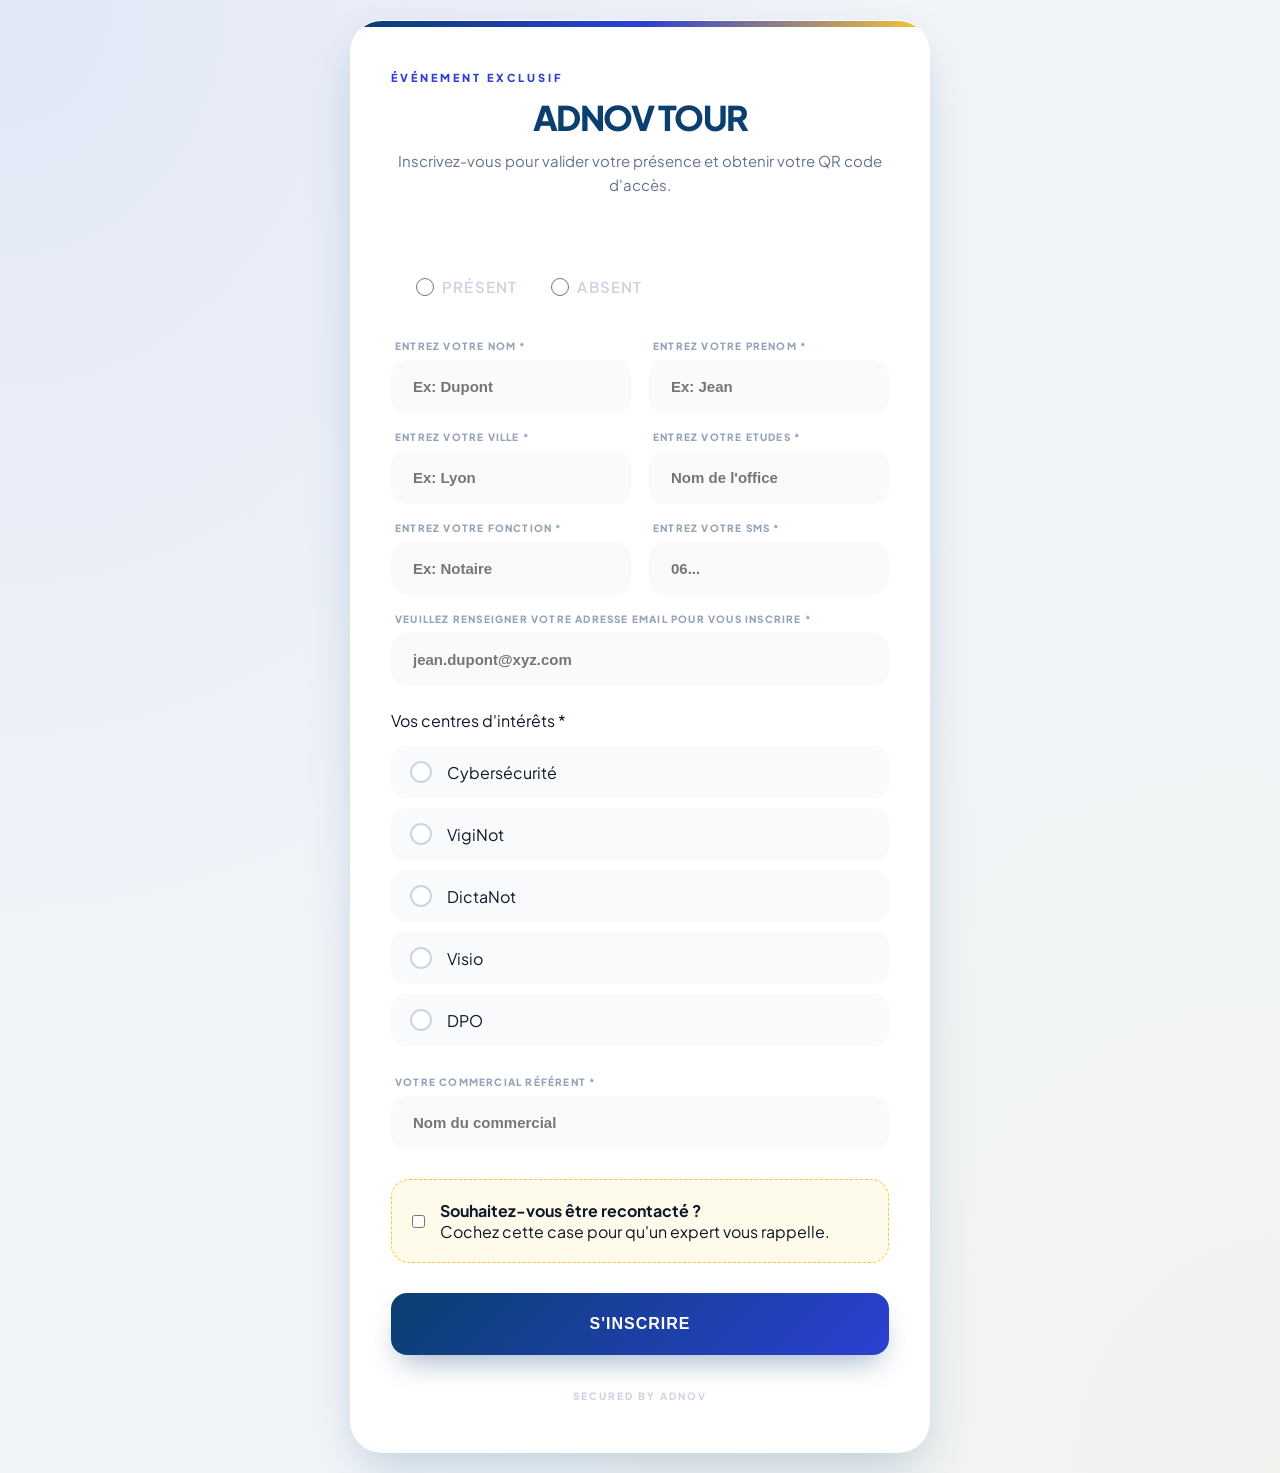
==== index.html @ 57508d82 "Update index.html" ====
<!DOCTYPE html>
<html lang="fr">
<head>
    <meta charset="UTF-8">
    <meta name="viewport" content="width=device-width, initial-scale=1.0, maximum-scale=1.0, user-scalable=no">
    <title>ADNOV TOUR | Inscription</title>
    
    <link href="https://fonts.googleapis.com/css2?family=Plus+Jakarta+Sans:wght@400;500;600;700;800&display=swap" rel="stylesheet">
    
    <link rel="stylesheet" href="style.css">
    <script src="script.js" defer></script> 
</head>
<body>

    <div class="card">
        <div id="form-state">
            <div class="brand-badge">Événement Exclusif</div>
            <h1 class="main-title">ADNOV TOUR</h1>
            <p class="subtitle">Inscrivez-vous pour valider votre présence et obtenir votre QR code d'accès.</p>

            <form id="form-inscription" onsubmit="event.preventDefault(); return false;">
                
                <div class="form-group full-width" style="margin-bottom: 20px; background: rgba(255,255,255,0.03); padding: 15px 20px; border-radius: 12px; border: 1px solid rgba(255,255,255,0.05);">
                    <label style="display: block; margin-bottom: 12px; font-weight: 700; color: white;">Seriez vous ? *</label>
                    <div style="display: flex; gap: 30px;">
                        <label style="display: flex; align-items: center; gap: 8px; cursor: pointer; color: #cbd5e1; font-size: 15px; font-weight: 600;">
                            <input type="radio" name="PRESENCE" value="Présent" required style="width: 18px; height: 18px; accent-color: var(--accent);">
                            Présent
                        </label>
                        <label style="display: flex; align-items: center; gap: 8px; cursor: pointer; color: #cbd5e1; font-size: 15px; font-weight: 600;">
                            <input type="radio" name="PRESENCE" value="Absent" required style="width: 18px; height: 18px; accent-color: var(--accent);">
                            Absent
                        </label>
                    </div>
                </div>

                <div class="form-grid">
                    <div class="form-group">
                        <label>Entrez votre NOM *</label>
                        <input type="text" id="nom" name="NOM" placeholder="Ex: Dupont" required>
                    </div>
                    <div class="form-group">
                        <label>Entrez votre PRENOM *</label>
                        <input type="text" id="prenom" name="PRENOM" placeholder="Ex: Jean" required>
                    </div>
                    
                    <div class="form-group">
                        <label>Entrez votre VILLE *</label>
                        <input type="text" id="ville" name="VILLE" placeholder="Ex: Lyon" required>
                    </div>
                    <div class="form-group">
                        <label>Entrez votre ETUDES *</label>
                        <input type="text" id="etudes" name="ETUDES" placeholder="Nom de l'office" required>
                    </div>

                    <div class="form-group">
                        <label>Entrez votre FONCTION *</label>
                        <input type="text" id="fonction" name="FONCTION" placeholder="Ex: Notaire" required>
                    </div>
                    <div class="form-group">
                        <label>Entrez votre SMS *</label>
                        <input type="tel" id="sms" name="SMS" placeholder="06..." required>
                    </div>

                    <div class="form-group full-width">
                        <label>Veuillez renseigner votre adresse email pour vous inscrire *</label>
                        <input type="email" id="email" name="EMAIL" placeholder="jean.dupont@xyz.com" required>
                    </div>
                </div>

                <div class="interests-container">
                    <label class="section-label">Vos centres d'intérêts *</label>
                    <div class="radio-grid">
                        <label class="radio-card">
                            <input type="radio" name="INTERETS" value="cybersécurité" required>
                            <div class="radio-tile">Cybersécurité</div>
                        </label>
                        <label class="radio-card">
                            <input type="radio" name="INTERETS" value="VigiNot">
                            <div class="radio-tile">VigiNot</div>
                        </label>
                        <label class="radio-card">
                            <input type="radio" name="INTERETS" value="DictaNot">
                            <div class="radio-tile">DictaNot</div>
                        </label>
                        <label class="radio-card">
                            <input type="radio" name="INTERETS" value="Visio">
                            <div class="radio-tile">Visio</div>
                        </label>
                        <label class="radio-card">
                            <input type="radio" name="INTERETS" value="DPO">
                            <div class="radio-tile">DPO</div>
                        </label>
                    </div>
                </div>

                <div class="form-group full-width" style="margin-top: 10px;">
                    <label>Votre commercial référent *</label>
                    <input type="text" id="commercial" name="COMMERCIAL_REFERENT" placeholder="Nom du commercial" required>
                </div>

                <div class="recontact-container">
                    <input type="checkbox" id="recontacter" name="A_RECONTACTER">
                    <div class="recontact-text">
                        <strong>Souhaitez-vous être recontacté ?</strong>
                        <p>Cochez cette case pour qu'un expert vous rappelle.</p>
                    </div>
                </div>
                
                <button type="submit" id="btn-submit" class="submit-button">S'INSCRIRE</button>
            </form>
        </div>

        <div id="success-state" style="display: none;">
            <div class="success-icon-wrapper">✨</div>
            <h2 class="success-title">C'est validé !</h2>
            <p class="subtitle" style="margin-top: 10px;">
                Votre inscription pour <strong>ADNOV TOUR</strong> est confirmée.<br>
                Surveillez votre boîte mail, votre badge vient de vous être envoyé.
            </p>
            
            <div class="attendee-summary">
                <div class="summary-label">Participant enregistré</div>
                <p id="summary-name"><strong>Prénom Nom</strong></p>
                <p id="summary-etude">Étude / Structure</p>
            </div>

            <button onclick="window.location.reload();" class="btn-retour">Faire une autre inscription</button>
        </div>

        <div class="footer">SECURED BY <strong>ADNOV</strong></div>
    </div>

</body>
</html>
---- style.css ----
/* ==========================================================================
   POLICES & VARIABLES (Charte ADNOV)
   ========================================================================== */
@import url('https://fonts.googleapis.com/css2?family=Plus+Jakarta+Sans:wght@400;500;600;700;800&display=swap');

:root {
    /* Couleurs ADNOV */
    --primary: #0a3f70;       /* Bleu Marine */
    --accent: #2b40d3;        /* Bleu Électrique */
    --warning: #fdc533;       /* Jaune Or */
    --success: #10b981;       /* Vert Émeraude */
    
    /* Couleurs de surface */
    --bg-body: #f1f5f9;
    --bg-card: #ffffff;
    --text-main: #0f172a;
    --text-muted: #64748b;
    
    /* Design System */
    --radius-lg: 32px;        
    --radius-md: 16px;
    --shadow-premium: 0 20px 50px -12px rgba(10, 63, 112, 0.25);
    --transition: all 0.4s cubic-bezier(0.23, 1, 0.32, 1);
}

/* ==========================================================================
   RESET & FOND DYNAMIQUE
   ========================================================================== */
* { box-sizing: border-box; margin: 0; padding: 0; }

body {
    font-family: 'Plus Jakarta Sans', sans-serif;
    background-color: var(--bg-body);
    color: var(--text-main);
    display: flex;
    justify-content: center;
    align-items: center;
    min-height: 100vh;
    padding: 20px;
    background-image: 
        radial-gradient(at 0% 0%, rgba(43, 64, 211, 0.08) 0px, transparent 50%),
        radial-gradient(at 100% 100%, rgba(253, 197, 51, 0.05) 0px, transparent 50%);
    -webkit-font-smoothing: antialiased;
}

/* ==========================================================================
   CARTE PRINCIPALE
   ========================================================================== */
.card {
    background: var(--bg-card);
    width: 100%;
    max-width: 580px;
    border-radius: var(--radius-lg);
    padding: 50px 40px;
    box-shadow: var(--shadow-premium);
    border: 1px solid rgba(255, 255, 255, 0.7);
    position: relative;
    overflow: hidden;
    animation: cardEntry 0.8s ease-out;
}

@keyframes cardEntry {
    from { opacity: 0; transform: translateY(30px) scale(0.98); }
    to { opacity: 1; transform: translateY(0) scale(1); }
}

.card::after {
    content: '';
    position: absolute;
    top: 0; left: 0; right: 0;
    height: 6px;
    background: linear-gradient(90deg, var(--primary), var(--accent), var(--warning));
}

.brand-badge {
    font-size: 11px;
    font-weight: 800;
    color: var(--accent);
    letter-spacing: 3px;
    text-transform: uppercase;
    margin-bottom: 12px;
    display: block;
}

.main-title {
    font-size: 34px;
    font-weight: 800;
    color: var(--primary);
    letter-spacing: -1.5px;
    margin-bottom: 10px;
    text-align: center;
}

.subtitle {
    font-size: 15px;
    color: var(--text-muted);
    line-height: 1.6;
    margin-bottom: 40px;
    text-align: center;
}

/* ==========================================================================
   CHAMPS DE SAISIE
   ========================================================================== */
.form-grid {
    display: grid;
    grid-template-columns: 1fr 1fr;
    gap: 18px;
    margin-bottom: 24px;
}

.full-width { grid-column: span 2; }

.form-group label {
    font-size: 10px;
    font-weight: 800;
    color: #94a3b8;
    text-transform: uppercase;
    letter-spacing: 1.2px;
    margin-bottom: 8px;
    margin-left: 4px;
    display: block;
}

.form-group input {
    width: 100%;
    padding: 16px 20px;
    border: 2px solid transparent;
    border-radius: var(--radius-md);
    font-size: 15px;
    font-weight: 600;
    background-color: #f8fafc;
    color: var(--text-main);
    transition: var(--transition);
}

.form-group input:focus {
    outline: none;
    background-color: #ffffff;
    border-color: var(--accent);
    box-shadow: 0 10px 20px -10px rgba(43, 64, 211, 0.2);
    transform: translateY(-2px);
}

/* ==========================================================================
   BOUTONS RADIO
   ========================================================================== */
.interests-container { margin-bottom: 30px; text-align: left; }

.radio-grid {
    display: flex;
    flex-direction: column;
    gap: 10px;
    margin-top: 15px;
}

.radio-card {
    display: flex;
    align-items: center;
    padding: 14px 18px;
    background: #f8fafc;
    border-radius: 14px;
    cursor: pointer;
    transition: var(--transition);
    border: 1px solid transparent;
}

.radio-card:hover { background: #f1f5f9; transform: translateX(5px); }

.radio-card input[type="radio"] {
    appearance: none;
    width: 22px; height: 22px;
    border: 2px solid #cbd5e1;
    border-radius: 50%;
    margin-right: 15px;
    display: grid; place-content: center;
    transition: var(--transition);
    background: white;
}

.radio-card input[type="radio"]::before {
    content: "";
    width: 10px; height: 10px;
    border-radius: 50%;
    transform: scale(0);
    transition: 0.2s transform ease-in-out;
    background-color: white;
}

.radio-card input:checked {
    background-color: var(--accent);
    border-color: var(--accent);
}

.radio-card input:checked::before { transform: scale(1); }

/* ==========================================================================
   ÉCRAN DE SUCCÈS PREMIUM
   ========================================================================== */
#success-state {
    text-align: center;
    display: none; /* Masqué par défaut */
}

/* Animation Checkmark */
.success-icon-wrapper {
    width: 80px;
    height: 80px;
    margin: 0 auto 24px;
    background: rgba(16, 185, 129, 0.1);
    border-radius: 50%;
    display: flex;
    align-items: center;
    justify-content: center;
    font-size: 40px;
    color: var(--success);
}

.attendee-summary {
    background: #f8fafc;
    border: 1px solid #e2e8f0;
    border-radius: var(--radius-md);
    padding: 24px;
    margin: 32px 0;
}

#summary-name {
    font-size: 20px;
    font-weight: 700;
    color: var(--primary);
    margin-bottom: 4px;
}

#summary-etude {
    font-size: 15px;
    color: var(--text-muted);
}

.btn-retour {
    background: transparent;
    color: var(--text-muted);
    border: 2px solid #e2e8f0;
    padding: 14px 28px;
    border-radius: 12px;
    font-weight: 700;
    cursor: pointer;
    transition: var(--transition);
    font-family: inherit;
}

.btn-retour:hover {
    background: #f1f5f9;
    border-color: var(--accent);
    color: var(--accent);
}

/* ==========================================================================
   BOUTON PRINCIPAL & FOOTER
   ========================================================================== */
.submit-button {
    width: 100%;
    background: linear-gradient(135deg, var(--primary) 0%, var(--accent) 100%);
    color: white;
    border: none;
    padding: 22px;
    border-radius: var(--radius-md);
    font-size: 16px;
    font-weight: 800;
    letter-spacing: 1px;
    cursor: pointer;
    transition: var(--transition);
    box-shadow: 0 15px 30px -10px rgba(10, 63, 112, 0.4);
}

.submit-button:hover {
    transform: translateY(-5px) scale(1.02);
    box-shadow: 0 20px 40px -10px rgba(43, 64, 211, 0.5);
    filter: brightness(1.1);
}

.recontact-container {
    display: flex;
    align-items: center;
    gap: 15px;
    padding: 20px;
    background: #fffbea;
    border: 1px dashed var(--warning);
    border-radius: 18px;
    margin: 30px 0;
    cursor: pointer;
    text-align: left;
}

.footer {
    margin-top: 35px;
    font-size: 10px;
    font-weight: 800;
    color: #cbd5e1;
    letter-spacing: 2px;
    text-align: center;
    text-transform: uppercase;
}

/* ==========================================================================
   MODES RESPONSIVES (Mobile & Tablette)
   ========================================================================== */
@media (max-width: 600px) {
    body { padding: 10px; }
    .card { padding: 35px 20px; border-radius: 24px; }
    .main-title { font-size: 26px; }
    .form-grid { grid-template-columns: 1fr; gap: 14px; }
    .full-width { grid-column: span 1; }
    .submit-button { padding: 18px; font-size: 15px; }
}
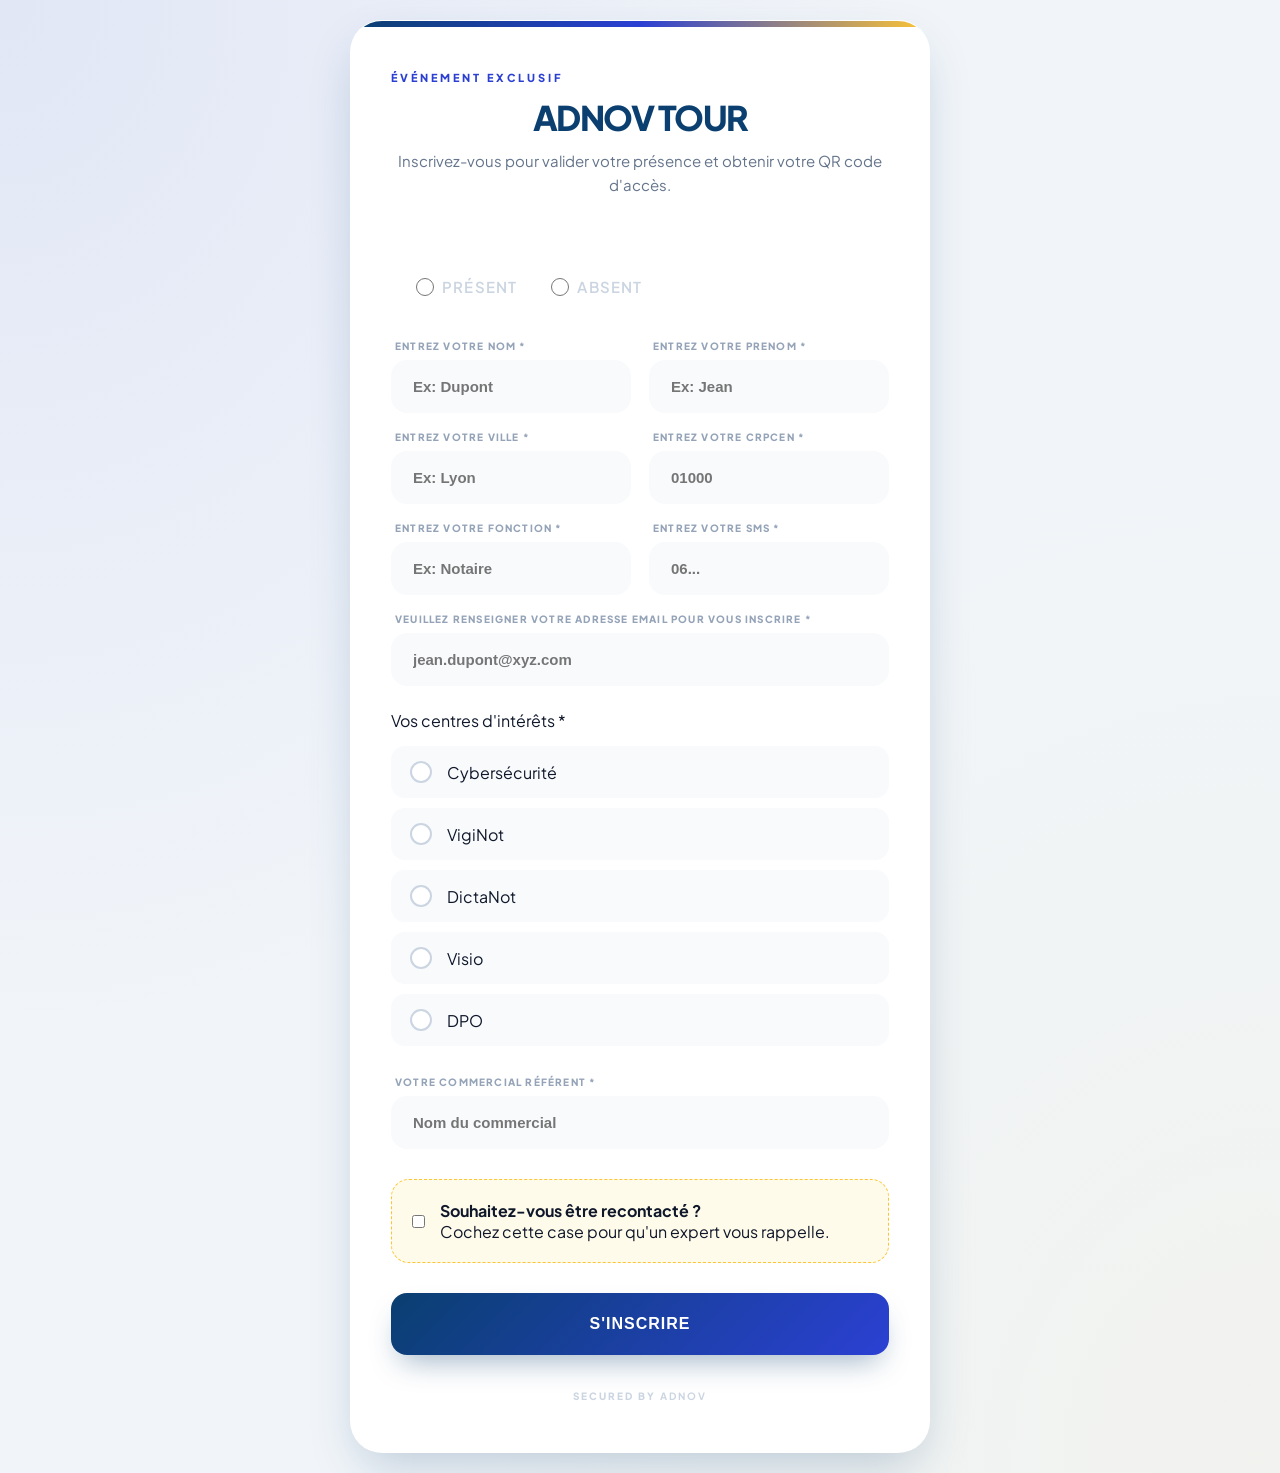
==== commit 38188051: "Update index.html" ====
--- a/index.html
+++ b/index.html
@@ -49,8 +49,8 @@
                         <input type="text" id="ville" name="VILLE" placeholder="Ex: Lyon" required>
                     </div>
                     <div class="form-group">
-                        <label>Entrez votre ETUDES *</label>
-                        <input type="text" id="etudes" name="ETUDES" placeholder="Nom de l'office" required>
+                        <label>Entrez votre CRPCEN *</label>
+                        <input type="text" id="etudes" name="ETUDES" placeholder="01000" required>
                     </div>
 
                     <div class="form-group">
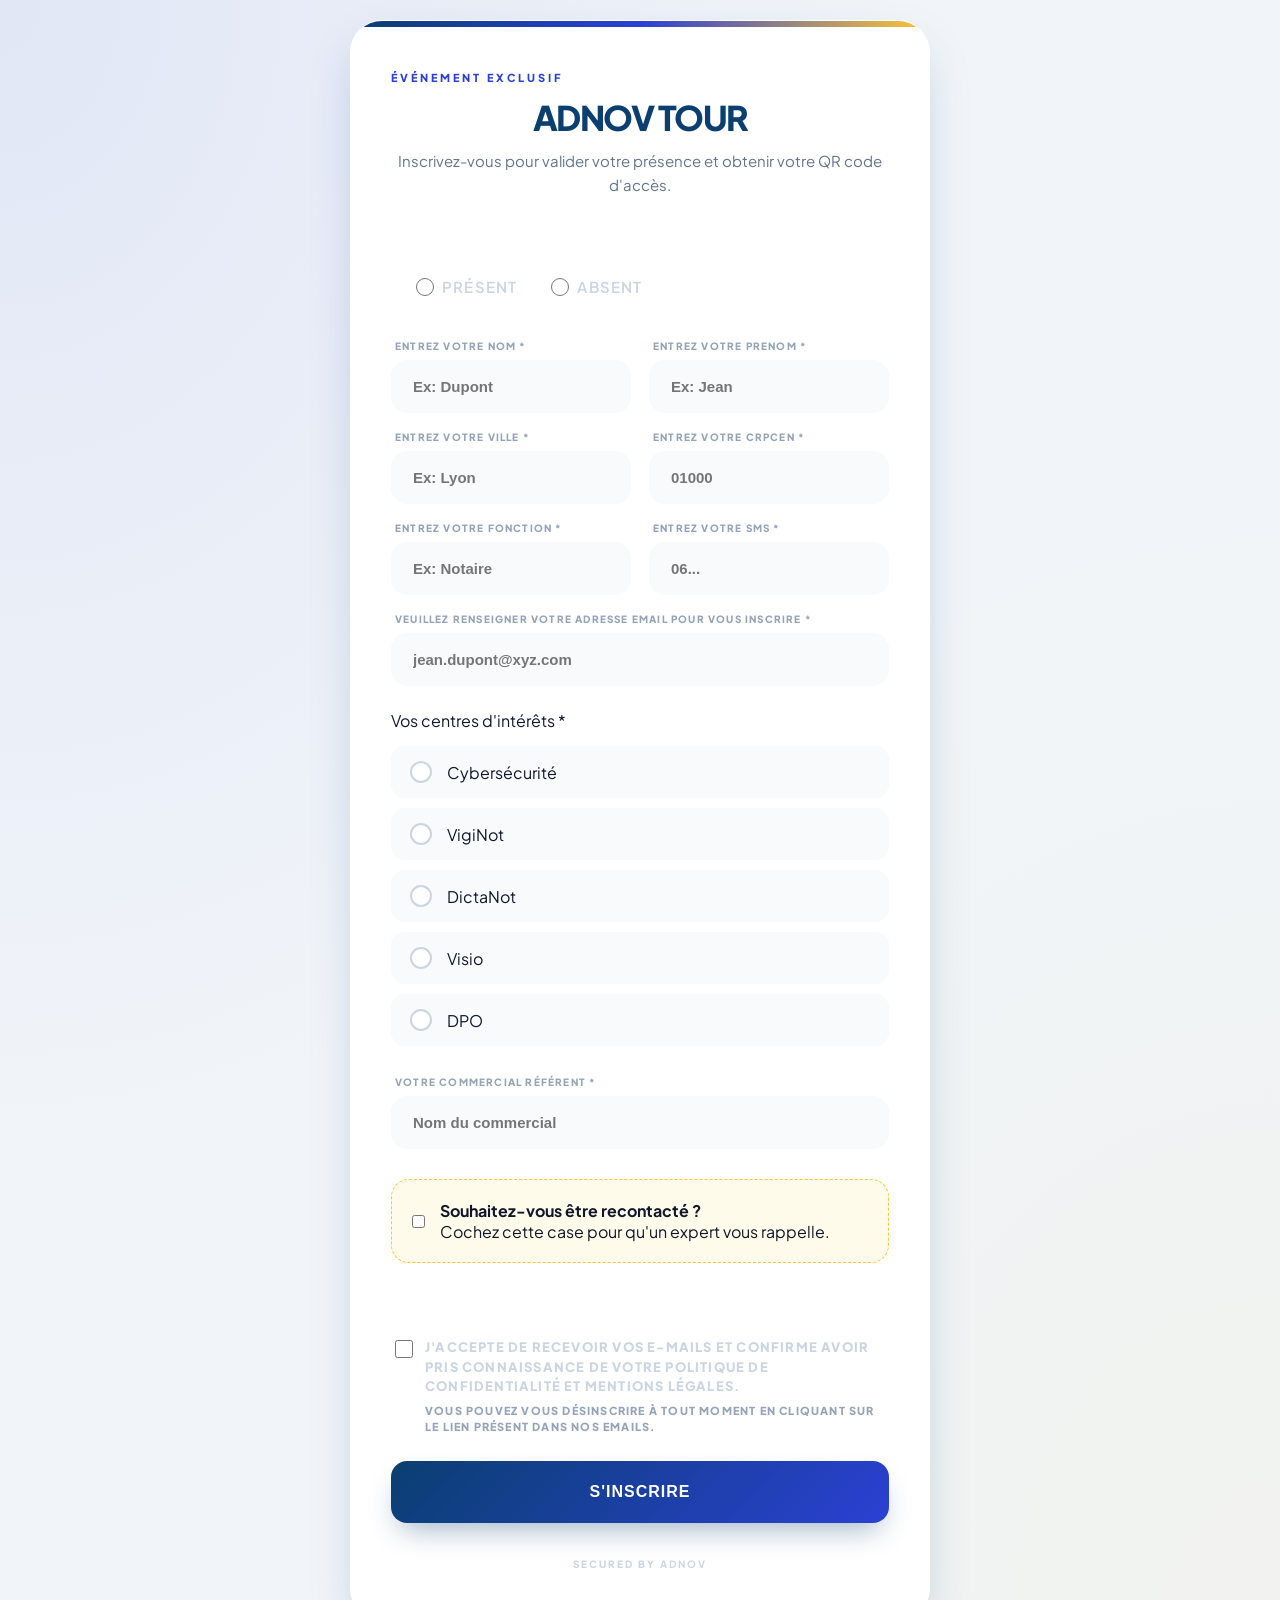
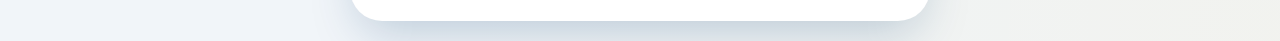
==== commit 8e89b368: "Update index.html" ====
--- a/index.html
+++ b/index.html
@@ -107,6 +107,17 @@
                     </div>
                 </div>
                 
+                <div class="form-group full-width" style="margin-top: 20px; margin-bottom: 25px; padding-top: 20px; border-top: 1px solid rgba(255,255,255,0.1);">
+                    <label style="display: block; margin-bottom: 12px; font-weight: 700; color: white;">Consentement RGPD*</label>
+                    <label style="display: flex; align-items: flex-start; gap: 12px; cursor: pointer;">
+                        <input type="checkbox" id="optin" name="OPTIN" required style="width: 18px; height: 18px; accent-color: var(--accent); margin-top: 2px; flex-shrink: 0;">
+                        <div style="font-size: 13px; color: #cbd5e1; line-height: 1.5;">
+                            J'accepte de recevoir vos e-mails et confirme avoir pris connaissance de votre politique de confidentialité et mentions légales.
+                            <span style="display: block; font-size: 11px; color: #94a3b8; margin-top: 6px;">Vous pouvez vous désinscrire à tout moment en cliquant sur le lien présent dans nos emails.</span>
+                        </div>
+                    </label>
+                </div>
+
                 <button type="submit" id="btn-submit" class="submit-button">S'INSCRIRE</button>
             </form>
         </div>
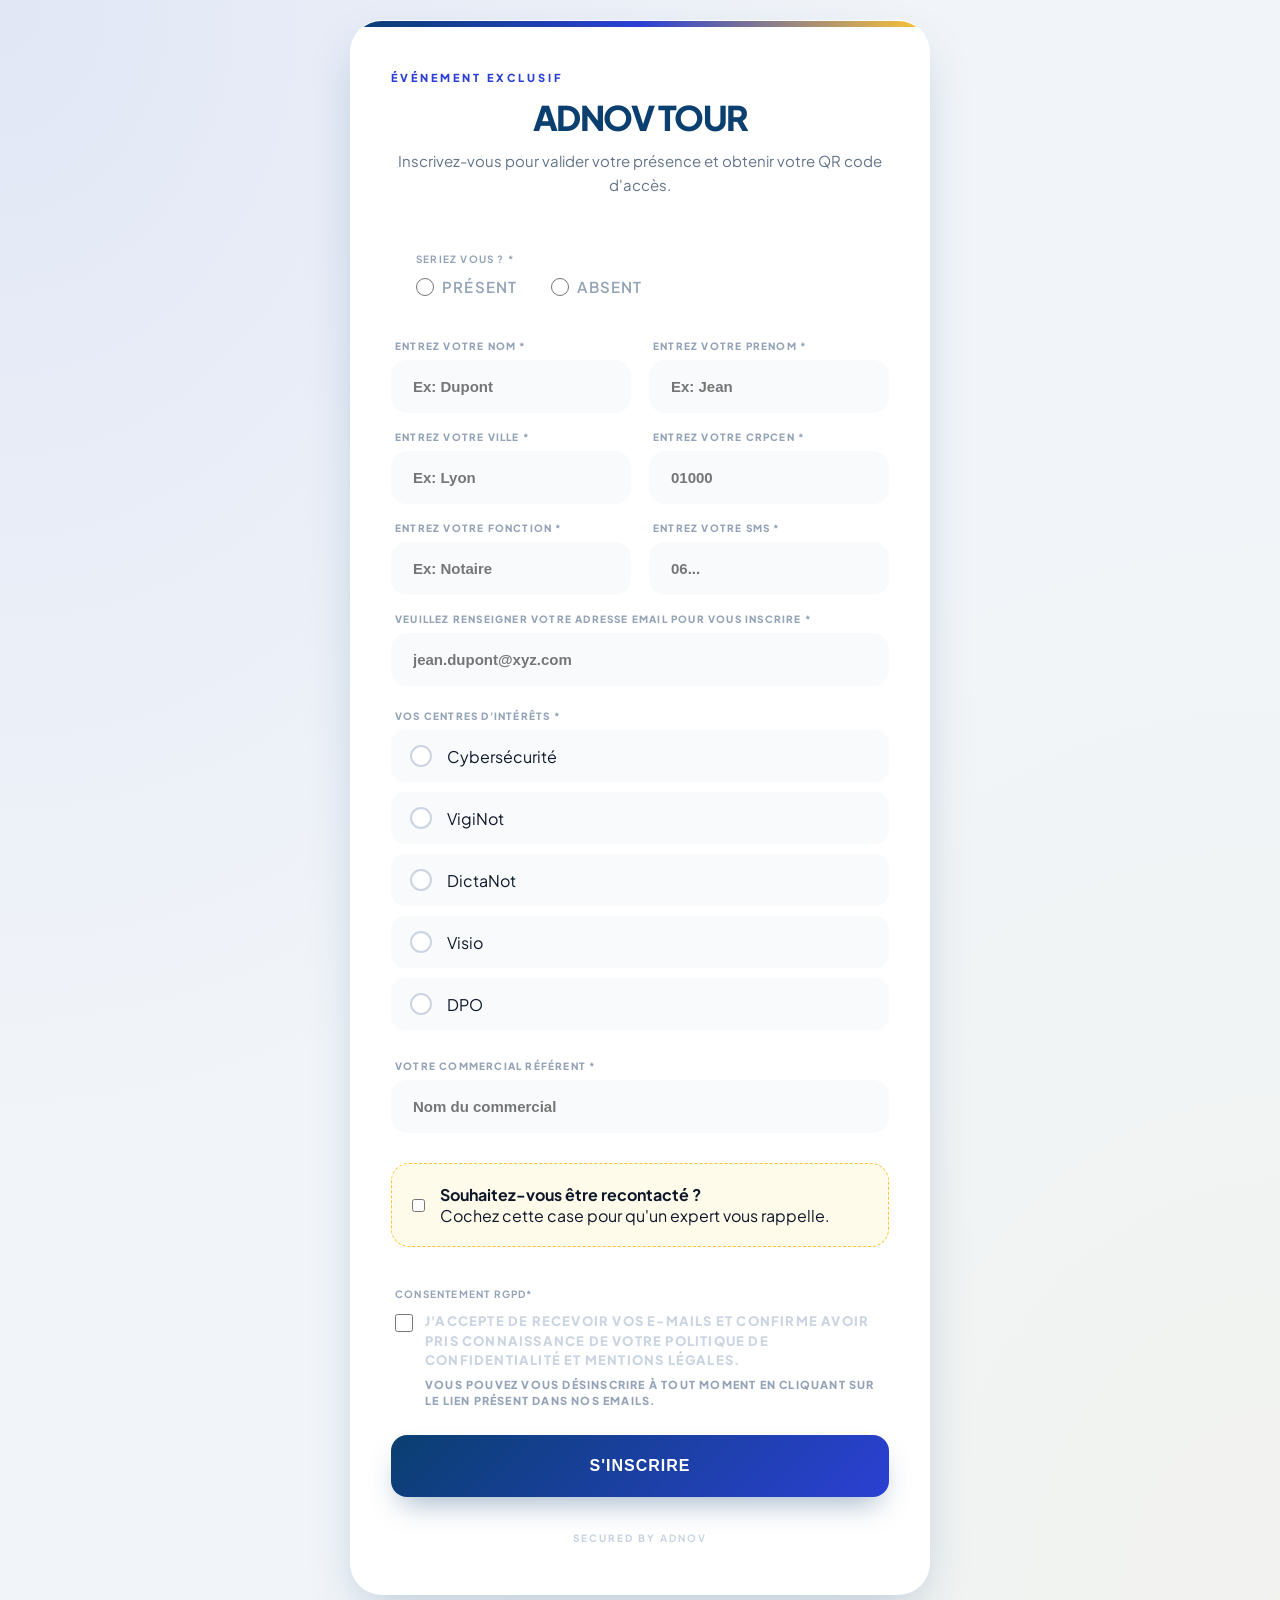
==== commit 0e3c5da0: "Update index.html" ====
--- a/index.html
+++ b/index.html
@@ -139,6 +139,21 @@
             <button onclick="window.location.reload();" class="btn-retour">Faire une autre inscription</button>
         </div>
 
+        <div id="absent-state" style="display: none; text-align: center;">
+            <div class="success-icon-wrapper" style="background: rgba(253, 197, 51, 0.1); color: var(--warning);">📅</div>
+            <h2 class="success-title">C'est noté !</h2>
+            <p class="subtitle" style="margin-top: 10px;">
+                Nous avons bien enregistré votre indisponibilité pour l'événement <strong>ADNOV TOUR</strong>.
+            </p>
+            
+            <div class="attendee-summary">
+                <div class="summary-label">Statut enregistré</div>
+                <p id="absent-name"><strong>Prénom Nom</strong></p>
+            </div>
+
+            <button onclick="window.location.reload();" class="btn-retour">Faire une autre inscription</button>
+        </div>
+
         <div class="footer">SECURED BY <strong>ADNOV</strong></div>
     </div>
 
--- a/style.css
+++ b/style.css
@@ -1,6 +1,6 @@
 /* ==========================================================================
-   POLICES & VARIABLES (Charte ADNOV)
-   ========================================================================== */
+    POLICES & VARIABLES (Charte ADNOV)
+    ========================================================================== */
 @import url('https://fonts.googleapis.com/css2?family=Plus+Jakarta+Sans:wght@400;500;600;700;800&display=swap');
 
 :root {
@@ -24,8 +24,8 @@
 }
 
 /* ==========================================================================
-   RESET & FOND DYNAMIQUE
-   ========================================================================== */
+    RESET & FOND DYNAMIQUE
+    ========================================================================== */
 * { box-sizing: border-box; margin: 0; padding: 0; }
 
 body {
@@ -44,8 +44,8 @@
 }
 
 /* ==========================================================================
-   CARTE PRINCIPALE
-   ========================================================================== */
+    CARTE PRINCIPALE
+    ========================================================================== */
 .card {
     background: var(--bg-card);
     width: 100%;
@@ -100,8 +100,8 @@
 }
 
 /* ==========================================================================
-   CHAMPS DE SAISIE
-   ========================================================================== */
+    CHAMPS DE SAISIE CLASSIQUES
+    ========================================================================== */
 .form-grid {
     display: grid;
     grid-template-columns: 1fr 1fr;
@@ -111,10 +111,12 @@
 
 .full-width { grid-column: span 2; }
 
-.form-group label {
+/* TITRES DES CHAMPS (Uniformisés pour tout le formulaire) */
+.form-group label,
+.section-label {
     font-size: 10px;
     font-weight: 800;
-    color: #94a3b8;
+    color: #94a3b8 !important; /* Force la couleur grise pour annuler tes anciens codes blancs */
     text-transform: uppercase;
     letter-spacing: 1.2px;
     margin-bottom: 8px;
@@ -143,15 +145,138 @@
 }
 
 /* ==========================================================================
-   BOUTONS RADIO
-   ========================================================================== */
+    NOUVEAUX BLOCS : PRÉSENCE & OPT-IN (Design unifié)
+    ========================================================================== */
+.presence-container {
+    margin-bottom: 25px;
+    text-align: left;
+}
+
+.presence-options {
+    display: flex;
+    gap: 15px;
+}
+
+/* Les boutons de présence reprennent le look des "Centres d'intérêts" */
+.presence-options label {
+    display: flex;
+    align-items: center;
+    flex: 1; /* Prend la moitié de la largeur chacun */
+    padding: 14px 18px;
+    background: #f8fafc;
+    border-radius: 14px;
+    font-size: 15px;
+    font-weight: 600;
+    color: var(--text-main);
+    cursor: pointer;
+    transition: var(--transition);
+    border: 1px solid transparent;
+}
+
+.presence-options label:hover { 
+    background: #f1f5f9; 
+    transform: translateY(-2px); 
+}
+
+.presence-options input[type="radio"] {
+    appearance: none;
+    width: 22px; height: 22px;
+    border: 2px solid #cbd5e1;
+    border-radius: 50%;
+    background: white;
+    margin-right: 12px;
+    transition: var(--transition);
+    display: grid;
+    place-content: center;
+    cursor: pointer;
+}
+
+.presence-options input[type="radio"]::before {
+    content: "";
+    width: 10px; height: 10px;
+    border-radius: 50%;
+    transform: scale(0);
+    transition: 0.2s transform ease-in-out;
+    background-color: white;
+}
+
+.presence-options input[type="radio"]:checked {
+    background-color: var(--accent);
+    border-color: var(--accent);
+}
+
+.presence-options input[type="radio"]:checked::before { transform: scale(1); }
+
+
+/* Block Opt-in */
+.optin-container {
+    display: flex;
+    flex-direction: column;
+    margin: 25px 0;
+    padding-top: 25px;
+    border-top: 1px solid #e2e8f0;
+    text-align: left;
+}
+
+.optin-wrapper {
+    display: flex;
+    align-items: flex-start;
+    gap: 14px;
+}
+
+.optin-container input[type="checkbox"] {
+    appearance: none;
+    width: 22px; height: 22px;
+    border: 2px solid #cbd5e1;
+    border-radius: 6px;
+    background: white;
+    margin-top: 2px;
+    flex-shrink: 0;
+    cursor: pointer;
+    transition: var(--transition);
+    display: grid;
+    place-content: center;
+}
+
+.optin-container input[type="checkbox"]::before {
+    content: "✓";
+    color: white;
+    font-size: 14px;
+    font-weight: bold;
+    transform: scale(0);
+    transition: 0.2s transform ease-in-out;
+}
+
+.optin-container input[type="checkbox"]:checked {
+    background-color: var(--accent);
+    border-color: var(--accent);
+}
+
+.optin-container input[type="checkbox"]:checked::before { transform: scale(1); }
+
+.optin-text {
+    font-size: 13px;
+    color: var(--text-main);
+    line-height: 1.5;
+    cursor: pointer;
+}
+
+.optin-subtext {
+    display: block;
+    font-size: 11px;
+    color: var(--text-muted);
+    margin-top: 6px;
+}
+
+/* ==========================================================================
+    BOUTONS RADIO (Intérêts)
+    ========================================================================== */
 .interests-container { margin-bottom: 30px; text-align: left; }
 
 .radio-grid {
     display: flex;
     flex-direction: column;
     gap: 10px;
-    margin-top: 15px;
 }
 
 .radio-card {
@@ -195,80 +320,43 @@
 .radio-card input:checked::before { transform: scale(1); }
 
 /* ==========================================================================
-   ÉCRAN DE SUCCÈS PREMIUM
-   ========================================================================== */
-#success-state {
-    text-align: center;
-    display: none; /* Masqué par défaut */
-}
-
-/* Animation Checkmark */
+    ÉCRAN DE SUCCÈS PREMIUM
+    ========================================================================== */
+#success-state { text-align: center; display: none; }
+
 .success-icon-wrapper {
-    width: 80px;
-    height: 80px;
-    margin: 0 auto 24px;
-    background: rgba(16, 185, 129, 0.1);
-    border-radius: 50%;
-    display: flex;
-    align-items: center;
-    justify-content: center;
-    font-size: 40px;
-    color: var(--success);
+    width: 80px; height: 80px; margin: 0 auto 24px;
+    background: rgba(16, 185, 129, 0.1); border-radius: 50%;
+    display: flex; align-items: center; justify-content: center;
+    font-size: 40px; color: var(--success);
 }
 
 .attendee-summary {
-    background: #f8fafc;
-    border: 1px solid #e2e8f0;
-    border-radius: var(--radius-md);
-    padding: 24px;
-    margin: 32px 0;
-}
-
-#summary-name {
-    font-size: 20px;
-    font-weight: 700;
-    color: var(--primary);
-    margin-bottom: 4px;
-}
-
-#summary-etude {
-    font-size: 15px;
-    color: var(--text-muted);
-}
+    background: #f8fafc; border: 1px solid #e2e8f0;
+    border-radius: var(--radius-md); padding: 24px; margin: 32px 0;
+}
+
+#summary-name { font-size: 20px; font-weight: 700; color: var(--primary); margin-bottom: 4px; }
+#summary-etude { font-size: 15px; color: var(--text-muted); }
 
 .btn-retour {
-    background: transparent;
-    color: var(--text-muted);
-    border: 2px solid #e2e8f0;
-    padding: 14px 28px;
-    border-radius: 12px;
-    font-weight: 700;
-    cursor: pointer;
-    transition: var(--transition);
-    font-family: inherit;
-}
-
-.btn-retour:hover {
-    background: #f1f5f9;
-    border-color: var(--accent);
-    color: var(--accent);
-}
-
-/* ==========================================================================
-   BOUTON PRINCIPAL & FOOTER
-   ========================================================================== */
+    background: transparent; color: var(--text-muted);
+    border: 2px solid #e2e8f0; padding: 14px 28px;
+    border-radius: 12px; font-weight: 700; cursor: pointer;
+    transition: var(--transition); font-family: inherit;
+}
+
+.btn-retour:hover { background: #f1f5f9; border-color: var(--accent); color: var(--accent); }
+
+/* ==========================================================================
+    BOUTON PRINCIPAL & FOOTER
+    ========================================================================== */
 .submit-button {
     width: 100%;
     background: linear-gradient(135deg, var(--primary) 0%, var(--accent) 100%);
-    color: white;
-    border: none;
-    padding: 22px;
-    border-radius: var(--radius-md);
-    font-size: 16px;
-    font-weight: 800;
-    letter-spacing: 1px;
-    cursor: pointer;
-    transition: var(--transition);
+    color: white; border: none; padding: 22px;
+    border-radius: var(--radius-md); font-size: 16px; font-weight: 800;
+    letter-spacing: 1px; cursor: pointer; transition: var(--transition);
     box-shadow: 0 15px 30px -10px rgba(10, 63, 112, 0.4);
 }
 
@@ -279,31 +367,20 @@
 }
 
 .recontact-container {
-    display: flex;
-    align-items: center;
-    gap: 15px;
-    padding: 20px;
-    background: #fffbea;
-    border: 1px dashed var(--warning);
-    border-radius: 18px;
-    margin: 30px 0;
-    cursor: pointer;
-    text-align: left;
+    display: flex; align-items: center; gap: 15px;
+    padding: 20px; background: #fffbea;
+    border: 1px dashed var(--warning); border-radius: 18px;
+    margin: 30px 0 0 0; cursor: pointer; text-align: left;
 }
 
 .footer {
-    margin-top: 35px;
-    font-size: 10px;
-    font-weight: 800;
-    color: #cbd5e1;
-    letter-spacing: 2px;
-    text-align: center;
-    text-transform: uppercase;
-}
-
-/* ==========================================================================
-   MODES RESPONSIVES (Mobile & Tablette)
-   ========================================================================== */
+    margin-top: 35px; font-size: 10px; font-weight: 800;
+    color: #cbd5e1; letter-spacing: 2px; text-align: center; text-transform: uppercase;
+}
+
+/* ==========================================================================
+    MODES RESPONSIVES (Mobile & Tablette)
+    ========================================================================== */
 @media (max-width: 600px) {
     body { padding: 10px; }
     .card { padding: 35px 20px; border-radius: 24px; }
@@ -311,4 +388,5 @@
     .form-grid { grid-template-columns: 1fr; gap: 14px; }
     .full-width { grid-column: span 1; }
     .submit-button { padding: 18px; font-size: 15px; }
-}+    .presence-options { flex-direction: column; gap: 10px; }
+}
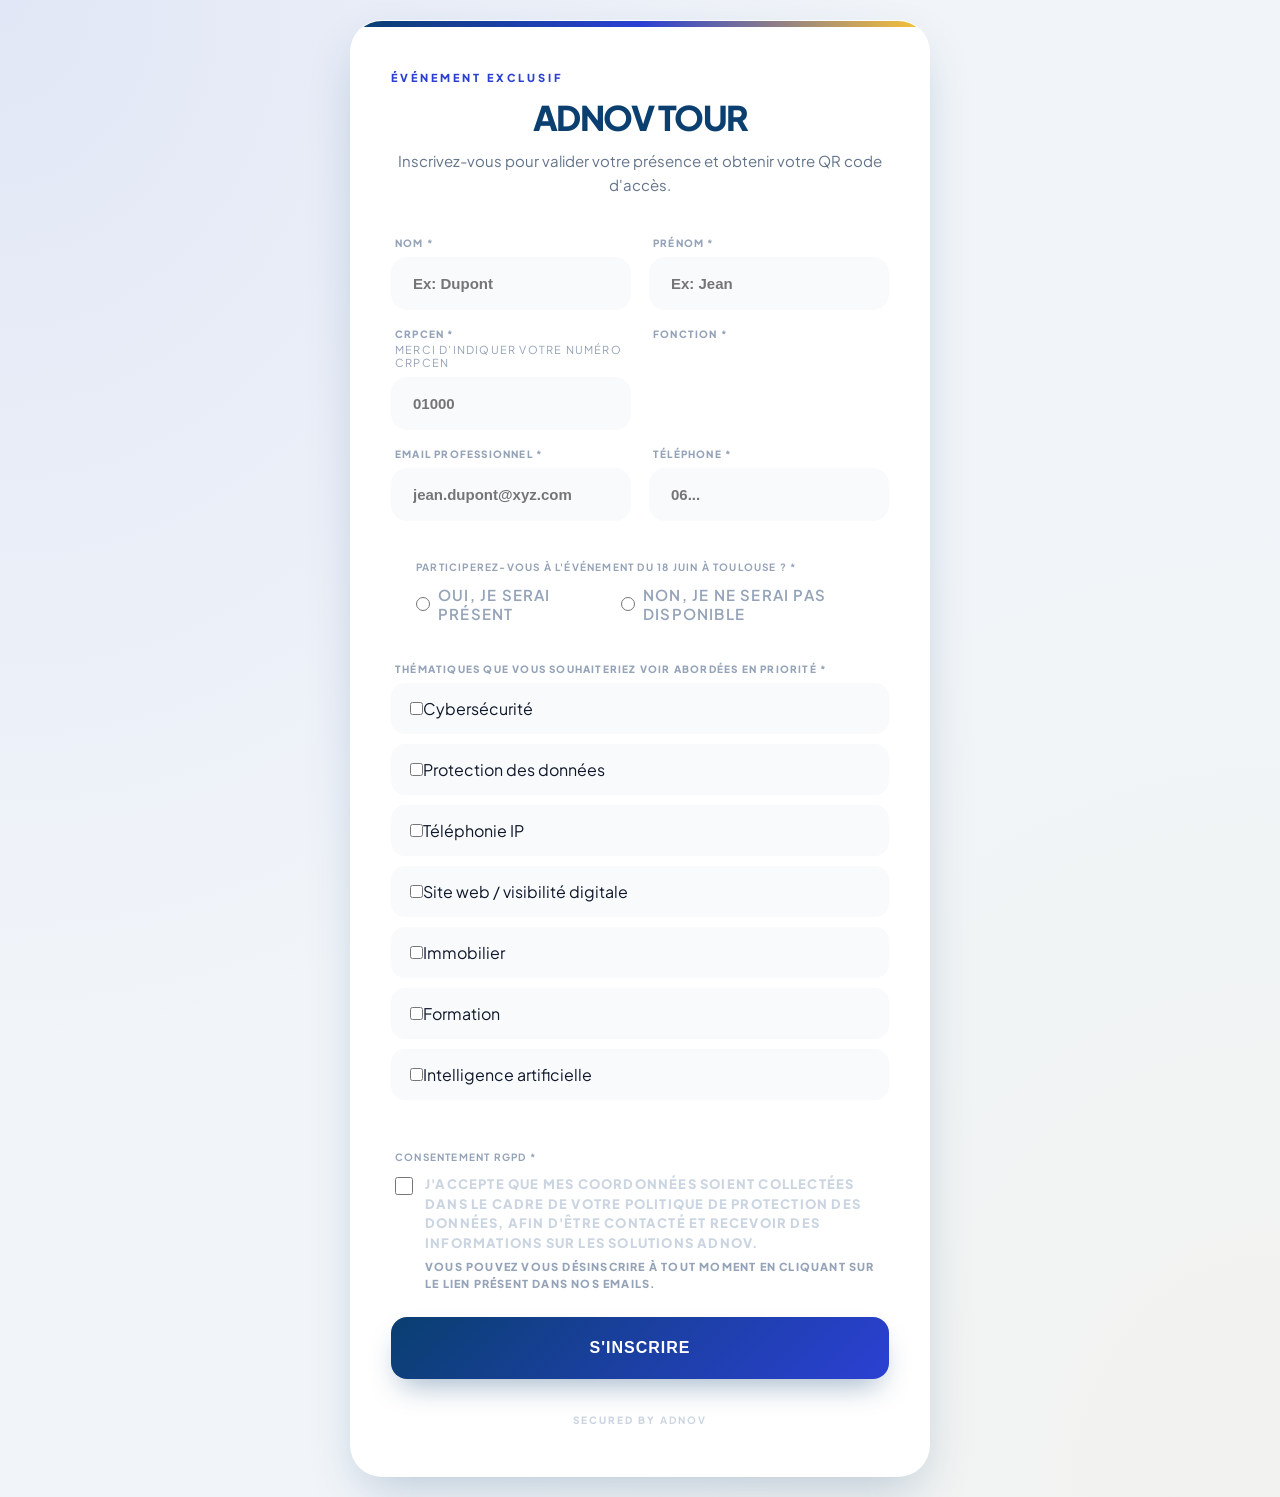
==== commit 6ec9e867: "Update index.html" ====
--- a/index.html
+++ b/index.html
@@ -19,101 +19,127 @@
             <p class="subtitle">Inscrivez-vous pour valider votre présence et obtenir votre QR code d'accès.</p>
 
             <form id="form-inscription" onsubmit="event.preventDefault(); return false;">
-                
-                <div class="form-group full-width" style="margin-bottom: 20px; background: rgba(255,255,255,0.03); padding: 15px 20px; border-radius: 12px; border: 1px solid rgba(255,255,255,0.05);">
-                    <label style="display: block; margin-bottom: 12px; font-weight: 700; color: white;">Seriez vous ? *</label>
-                    <div style="display: flex; gap: 30px;">
-                        <label style="display: flex; align-items: center; gap: 8px; cursor: pointer; color: #cbd5e1; font-size: 15px; font-weight: 600;">
-                            <input type="radio" name="PRESENCE" value="Présent" required style="width: 18px; height: 18px; accent-color: var(--accent);">
-                            Présent
-                        </label>
-                        <label style="display: flex; align-items: center; gap: 8px; cursor: pointer; color: #cbd5e1; font-size: 15px; font-weight: 600;">
-                            <input type="radio" name="PRESENCE" value="Absent" required style="width: 18px; height: 18px; accent-color: var(--accent);">
-                            Absent
-                        </label>
-                    </div>
-                </div>
-
+
+                <!-- ── 1-6 : Informations personnelles ── -->
                 <div class="form-grid">
                     <div class="form-group">
-                        <label>Entrez votre NOM *</label>
+                        <label>Nom *</label>
                         <input type="text" id="nom" name="NOM" placeholder="Ex: Dupont" required>
                     </div>
                     <div class="form-group">
-                        <label>Entrez votre PRENOM *</label>
+                        <label>Prénom *</label>
                         <input type="text" id="prenom" name="PRENOM" placeholder="Ex: Jean" required>
                     </div>
-                    
-                    <div class="form-group">
-                        <label>Entrez votre VILLE *</label>
-                        <input type="text" id="ville" name="VILLE" placeholder="Ex: Lyon" required>
-                    </div>
-                    <div class="form-group">
-                        <label>Entrez votre CRPCEN *</label>
+
+                    <div class="form-group">
+                        <label>CRPCEN *<span style="display:block;font-size:11px;font-weight:400;color:#94a3b8;margin-top:3px;">Merci d'indiquer votre numéro CRPCEN</span></label>
                         <input type="text" id="etudes" name="ETUDES" placeholder="01000" required>
                     </div>
-
-                    <div class="form-group">
-                        <label>Entrez votre FONCTION *</label>
-                        <input type="text" id="fonction" name="FONCTION" placeholder="Ex: Notaire" required>
-                    </div>
-                    <div class="form-group">
-                        <label>Entrez votre SMS *</label>
+                    <div class="form-group">
+                        <label>Fonction *</label>
+                        <select id="fonction" name="FONCTION" required style="width:100%;padding:12px 16px;background:rgba(255,255,255,0.05);border:1px solid rgba(255,255,255,0.1);border-radius:10px;color:#fff;font-family:inherit;font-size:15px;appearance:none;-webkit-appearance:none;cursor:pointer;outline:none;">
+                            <option value="" disabled selected style="color:#64748b;">Sélectionnez votre réponse</option>
+                            <option value="Notaire">Notaire</option>
+                            <option value="Clerc de notaire">Clerc de notaire</option>
+                            <option value="Formaliste">Formaliste</option>
+                            <option value="Comptable">Comptable</option>
+                            <option value="Secrétaire">Secrétaire</option>
+                            <option value="Stagiaire">Stagiaire</option>
+                            <option value="Autre">Autre</option>
+                        </select>
+                    </div>
+
+                    <div class="form-group">
+                        <label>Email professionnel *</label>
+                        <input type="email" id="email" name="EMAIL" placeholder="jean.dupont@xyz.com" required>
+                    </div>
+                    <div class="form-group">
+                        <label>Téléphone *</label>
                         <input type="tel" id="sms" name="SMS" placeholder="06..." required>
                     </div>
-
-                    <div class="form-group full-width">
-                        <label>Veuillez renseigner votre adresse email pour vous inscrire *</label>
-                        <input type="email" id="email" name="EMAIL" placeholder="jean.dupont@xyz.com" required>
-                    </div>
-                </div>
-
-                <div class="interests-container">
-                    <label class="section-label">Vos centres d'intérêts *</label>
+                </div>
+
+                <!-- ── Q7 : Présence ── -->
+                <div class="form-group full-width" style="margin-top:8px;margin-bottom:0;background:rgba(255,255,255,0.03);padding:15px 20px;border-radius:12px;border:1px solid rgba(255,255,255,0.05);">
+                    <label style="display:block;margin-bottom:12px;font-weight:700;color:white;">Participerez-vous à l'événement du 18 juin à Toulouse ? *</label>
+                    <div style="display:flex;gap:30px;">
+                        <label style="display:flex;align-items:center;gap:8px;cursor:pointer;color:#cbd5e1;font-size:15px;font-weight:600;">
+                            <input type="radio" name="STATUT_EVENT" value="Présent" id="radio-present" required style="width:18px;height:18px;accent-color:var(--accent);">
+                            Oui, je serai présent
+                        </label>
+                        <label style="display:flex;align-items:center;gap:8px;cursor:pointer;color:#cbd5e1;font-size:15px;font-weight:600;">
+                            <input type="radio" name="STATUT_EVENT" value="Absent" id="radio-absent" style="width:18px;height:18px;accent-color:var(--accent);">
+                            Non, je ne serai pas disponible
+                        </label>
+                    </div>
+                </div>
+
+                <!-- ── Q8 : Accompagnants (conditionnel si Présent) ── -->
+                <div id="section-accompagnants" style="display:none;margin-top:16px;background:rgba(255,255,255,0.03);padding:15px 20px;border-radius:12px;border:1px solid rgba(255,255,255,0.05);">
+                    <label style="display:block;margin-bottom:12px;font-weight:700;color:white;">Nombre d'accompagnants</label>
+                    <div style="display:flex;gap:20px;">
+                        <label style="display:flex;align-items:center;gap:8px;cursor:pointer;color:#cbd5e1;font-size:15px;font-weight:600;">
+                            <input type="radio" name="NB_ACCOMPAGNANTS" value="0" checked style="width:18px;height:18px;accent-color:var(--accent);">
+                            Aucun
+                        </label>
+                        <label style="display:flex;align-items:center;gap:8px;cursor:pointer;color:#cbd5e1;font-size:15px;font-weight:600;">
+                            <input type="radio" name="NB_ACCOMPAGNANTS" value="1" style="width:18px;height:18px;accent-color:var(--accent);">
+                            1
+                        </label>
+                        <label style="display:flex;align-items:center;gap:8px;cursor:pointer;color:#cbd5e1;font-size:15px;font-weight:600;">
+                            <input type="radio" name="NB_ACCOMPAGNANTS" value="2" style="width:18px;height:18px;accent-color:var(--accent);">
+                            2
+                        </label>
+                        <label style="display:flex;align-items:center;gap:8px;cursor:pointer;color:#cbd5e1;font-size:15px;font-weight:600;">
+                            <input type="radio" name="NB_ACCOMPAGNANTS" value="3" style="width:18px;height:18px;accent-color:var(--accent);">
+                            3
+                        </label>
+                    </div>
+                </div>
+
+                <!-- ── Q10 : Thématiques (checkboxes, pour tous) ── -->
+                <div class="interests-container" style="margin-top:16px;">
+                    <label class="section-label">Thématiques que vous souhaiteriez voir abordées en priorité *</label>
                     <div class="radio-grid">
                         <label class="radio-card">
-                            <input type="radio" name="INTERETS" value="cybersécurité" required>
+                            <input type="checkbox" name="INTERETS" value="Cybersécurité">
                             <div class="radio-tile">Cybersécurité</div>
                         </label>
                         <label class="radio-card">
-                            <input type="radio" name="INTERETS" value="VigiNot">
-                            <div class="radio-tile">VigiNot</div>
-                        </label>
-                        <label class="radio-card">
-                            <input type="radio" name="INTERETS" value="DictaNot">
-                            <div class="radio-tile">DictaNot</div>
-                        </label>
-                        <label class="radio-card">
-                            <input type="radio" name="INTERETS" value="Visio">
-                            <div class="radio-tile">Visio</div>
-                        </label>
-                        <label class="radio-card">
-                            <input type="radio" name="INTERETS" value="DPO">
-                            <div class="radio-tile">DPO</div>
-                        </label>
-                    </div>
-                </div>
-
-                <div class="form-group full-width" style="margin-top: 10px;">
-                    <label>Votre commercial référent *</label>
-                    <input type="text" id="commercial" name="COMMERCIAL_REFERENT" placeholder="Nom du commercial" required>
-                </div>
-
-                <div class="recontact-container">
-                    <input type="checkbox" id="recontacter" name="A_RECONTACTER">
-                    <div class="recontact-text">
-                        <strong>Souhaitez-vous être recontacté ?</strong>
-                        <p>Cochez cette case pour qu'un expert vous rappelle.</p>
-                    </div>
-                </div>
-                
-                <div class="form-group full-width" style="margin-top: 20px; margin-bottom: 25px; padding-top: 20px; border-top: 1px solid rgba(255,255,255,0.1);">
-                    <label style="display: block; margin-bottom: 12px; font-weight: 700; color: white;">Consentement RGPD*</label>
-                    <label style="display: flex; align-items: flex-start; gap: 12px; cursor: pointer;">
-                        <input type="checkbox" id="optin" name="OPTIN" required style="width: 18px; height: 18px; accent-color: var(--accent); margin-top: 2px; flex-shrink: 0;">
-                        <div style="font-size: 13px; color: #cbd5e1; line-height: 1.5;">
-                            J'accepte de recevoir vos e-mails et confirme avoir pris connaissance de votre politique de confidentialité et mentions légales.
-                            <span style="display: block; font-size: 11px; color: #94a3b8; margin-top: 6px;">Vous pouvez vous désinscrire à tout moment en cliquant sur le lien présent dans nos emails.</span>
+                            <input type="checkbox" name="INTERETS" value="Protection des données">
+                            <div class="radio-tile">Protection des données</div>
+                        </label>
+                        <label class="radio-card">
+                            <input type="checkbox" name="INTERETS" value="Téléphonie IP">
+                            <div class="radio-tile">Téléphonie IP</div>
+                        </label>
+                        <label class="radio-card">
+                            <input type="checkbox" name="INTERETS" value="Site web / visibilité digitale">
+                            <div class="radio-tile">Site web / visibilité digitale</div>
+                        </label>
+                        <label class="radio-card">
+                            <input type="checkbox" name="INTERETS" value="Immobilier">
+                            <div class="radio-tile">Immobilier</div>
+                        </label>
+                        <label class="radio-card">
+                            <input type="checkbox" name="INTERETS" value="Formation">
+                            <div class="radio-tile">Formation</div>
+                        </label>
+                        <label class="radio-card">
+                            <input type="checkbox" name="INTERETS" value="Intelligence artificielle">
+                            <div class="radio-tile">Intelligence artificielle</div>
+                        </label>
+                    </div>
+                </div>
+
+                <!-- ── Q11 : Consentement RGPD ── -->
+                <div class="form-group full-width" style="margin-top:20px;margin-bottom:25px;padding-top:20px;border-top:1px solid rgba(255,255,255,0.1);">
+                    <label style="display:block;margin-bottom:12px;font-weight:700;color:white;">Consentement RGPD *</label>
+                    <label style="display:flex;align-items:flex-start;gap:12px;cursor:pointer;">
+                        <input type="checkbox" id="optin" name="OPTIN" required style="width:18px;height:18px;accent-color:var(--accent);margin-top:2px;flex-shrink:0;">
+                        <div style="font-size:13px;color:#cbd5e1;line-height:1.5;">
+                            J'accepte que mes coordonnées soient collectées dans le cadre de votre politique de protection des données, afin d'être contacté et recevoir des informations sur les solutions ADNOV.
+                            <span style="display:block;font-size:11px;color:#94a3b8;margin-top:6px;">Vous pouvez vous désinscrire à tout moment en cliquant sur le lien présent dans nos emails.</span>
                         </div>
                     </label>
                 </div>
@@ -122,10 +148,11 @@
             </form>
         </div>
 
-        <div id="success-state" style="display: none;">
+        <!-- ── État succès présent ── -->
+        <div id="success-state" style="display:none;">
             <div class="success-icon-wrapper">✨</div>
             <h2 class="success-title">C'est validé !</h2>
-            <p class="subtitle" style="margin-top: 10px;">
+            <p class="subtitle" style="margin-top:10px;">
                 Votre inscription pour <strong>ADNOV TOUR</strong> est confirmée.<br>
                 Surveillez votre boîte mail, votre badge vient de vous être envoyé.
             </p>
@@ -139,10 +166,11 @@
             <button onclick="window.location.reload();" class="btn-retour">Faire une autre inscription</button>
         </div>
 
-        <div id="absent-state" style="display: none; text-align: center;">
-            <div class="success-icon-wrapper" style="background: rgba(253, 197, 51, 0.1); color: var(--warning);">📅</div>
+        <!-- ── État absent ── -->
+        <div id="absent-state" style="display:none;text-align:center;">
+            <div class="success-icon-wrapper" style="background:rgba(253,197,51,0.1);color:var(--warning);">📅</div>
             <h2 class="success-title">C'est noté !</h2>
-            <p class="subtitle" style="margin-top: 10px;">
+            <p class="subtitle" style="margin-top:10px;">
                 Nous avons bien enregistré votre indisponibilité pour l'événement <strong>ADNOV TOUR</strong>.
             </p>
             
@@ -157,5 +185,23 @@
         <div class="footer">SECURED BY <strong>ADNOV</strong></div>
     </div>
 
+    <!-- ── Script conditionnel accompagnants ── -->
+    <script>
+        document.querySelectorAll('input[name="STATUT_EVENT"]').forEach(function(radio) {
+            radio.addEventListener('change', function() {
+                var section = document.getElementById('section-accompagnants');
+                if (this.value === 'Présent') {
+                    section.style.display = 'block';
+                } else {
+                    section.style.display = 'none';
+                    // Reset accompagnants si absent
+                    document.querySelectorAll('input[name="NB_ACCOMPAGNANTS"]').forEach(function(r) {
+                        r.checked = r.value === '0';
+                    });
+                }
+            });
+        });
+    </script>
+
 </body>
 </html>
--- a/style.css
+++ b/style.css
@@ -322,7 +322,7 @@
 /* ==========================================================================
     ÉCRAN DE SUCCÈS PREMIUM
     ========================================================================== */
-#success-state { text-align: center; display: none; }
+#success-state, #absent-state { text-align: center; display: none; }
 
 .success-icon-wrapper {
     width: 80px; height: 80px; margin: 0 auto 24px;
@@ -336,7 +336,7 @@
     border-radius: var(--radius-md); padding: 24px; margin: 32px 0;
 }
 
-#summary-name { font-size: 20px; font-weight: 700; color: var(--primary); margin-bottom: 4px; }
+#summary-name, #absent-name { font-size: 20px; font-weight: 700; color: var(--primary); margin-bottom: 4px; }
 #summary-etude { font-size: 15px; color: var(--text-muted); }
 
 .btn-retour {
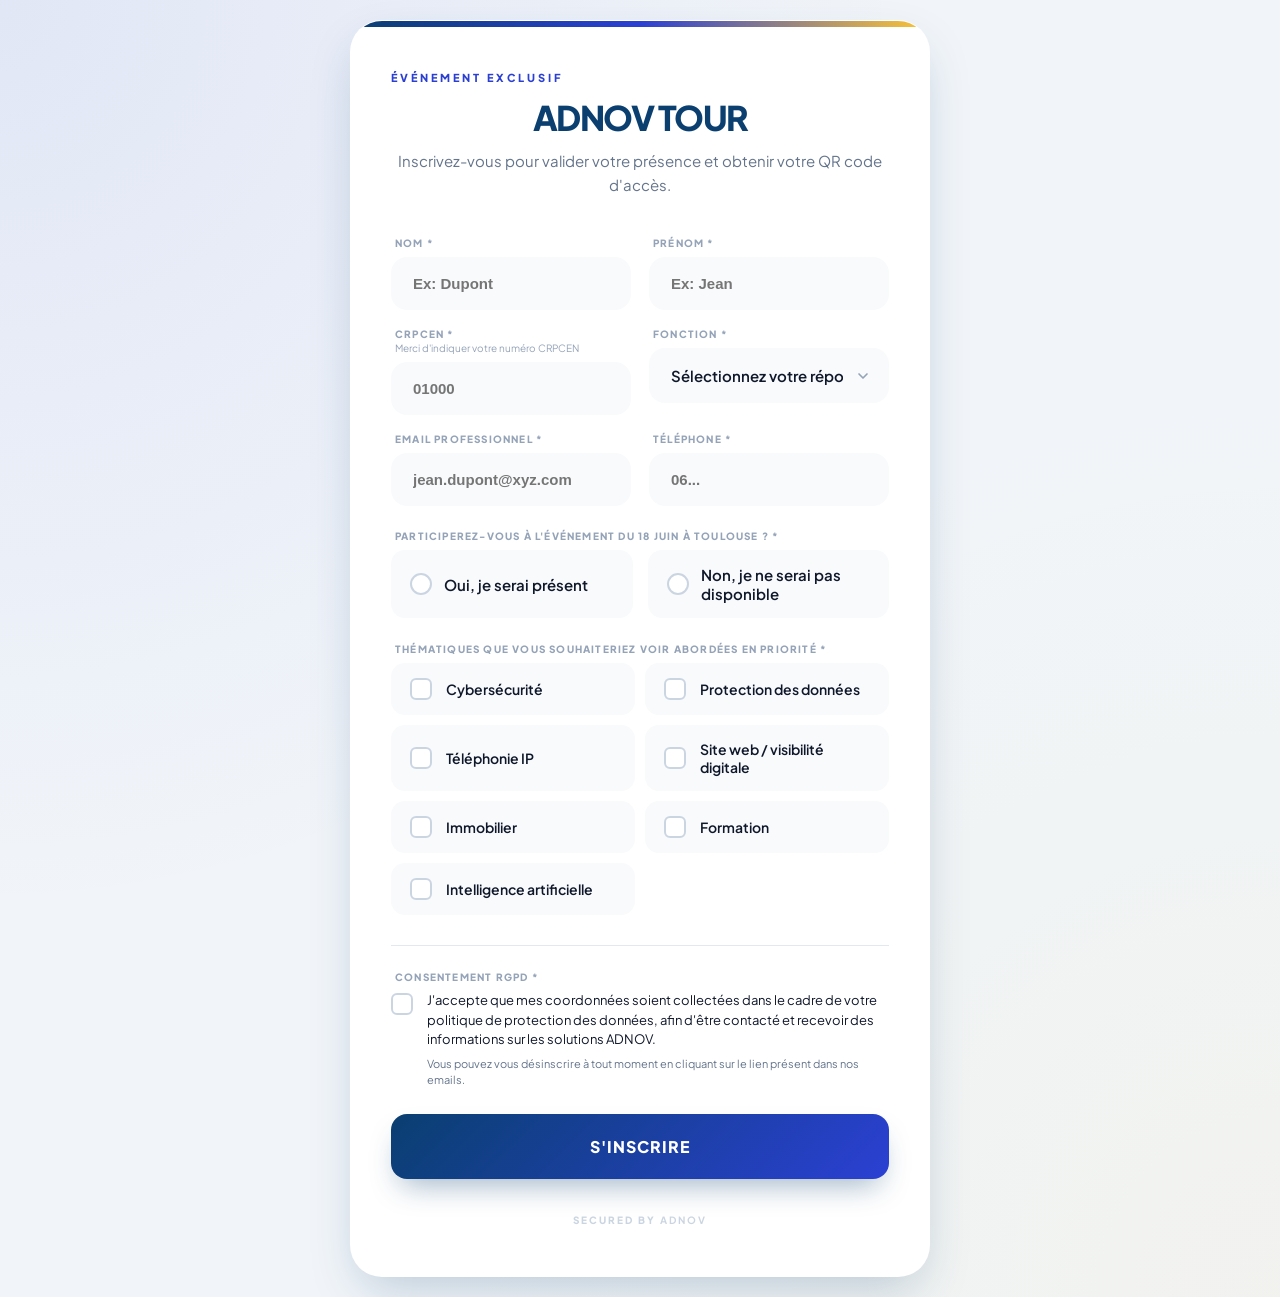
==== commit 35366227: "Update index.html" ====
--- a/index.html
+++ b/index.html
@@ -4,14 +4,11 @@
     <meta charset="UTF-8">
     <meta name="viewport" content="width=device-width, initial-scale=1.0, maximum-scale=1.0, user-scalable=no">
     <title>ADNOV TOUR | Inscription</title>
-    
     <link href="https://fonts.googleapis.com/css2?family=Plus+Jakarta+Sans:wght@400;500;600;700;800&display=swap" rel="stylesheet">
-    
     <link rel="stylesheet" href="style.css">
     <script src="script.js" defer></script> 
 </head>
 <body>
-
     <div class="card">
         <div id="form-state">
             <div class="brand-badge">Événement Exclusif</div>
@@ -20,7 +17,7 @@
 
             <form id="form-inscription" onsubmit="event.preventDefault(); return false;">
 
-                <!-- ── 1-6 : Informations personnelles ── -->
+                <!-- 1-6 : Informations personnelles -->
                 <div class="form-grid">
                     <div class="form-group">
                         <label>Nom *</label>
@@ -30,15 +27,14 @@
                         <label>Prénom *</label>
                         <input type="text" id="prenom" name="PRENOM" placeholder="Ex: Jean" required>
                     </div>
-
                     <div class="form-group">
-                        <label>CRPCEN *<span style="display:block;font-size:11px;font-weight:400;color:#94a3b8;margin-top:3px;">Merci d'indiquer votre numéro CRPCEN</span></label>
+                        <label>CRPCEN *<span style="display:block;font-size:10px;font-weight:400;color:#94a3b8;margin-top:2px;text-transform:none;letter-spacing:0;">Merci d'indiquer votre numéro CRPCEN</span></label>
                         <input type="text" id="etudes" name="ETUDES" placeholder="01000" required>
                     </div>
                     <div class="form-group">
                         <label>Fonction *</label>
-                        <select id="fonction" name="FONCTION" required style="width:100%;padding:12px 16px;background:rgba(255,255,255,0.05);border:1px solid rgba(255,255,255,0.1);border-radius:10px;color:#fff;font-family:inherit;font-size:15px;appearance:none;-webkit-appearance:none;cursor:pointer;outline:none;">
-                            <option value="" disabled selected style="color:#64748b;">Sélectionnez votre réponse</option>
+                        <select id="fonction" name="FONCTION" required>
+                            <option value="" disabled selected>Sélectionnez votre réponse</option>
                             <option value="Notaire">Notaire</option>
                             <option value="Clerc de notaire">Clerc de notaire</option>
                             <option value="Formaliste">Formaliste</option>
@@ -48,7 +44,6 @@
                             <option value="Autre">Autre</option>
                         </select>
                     </div>
-
                     <div class="form-group">
                         <label>Email professionnel *</label>
                         <input type="email" id="email" name="EMAIL" placeholder="jean.dupont@xyz.com" required>
@@ -59,133 +54,90 @@
                     </div>
                 </div>
 
-                <!-- ── Q7 : Présence ── -->
-                <div class="form-group full-width" style="margin-top:8px;margin-bottom:0;background:rgba(255,255,255,0.03);padding:15px 20px;border-radius:12px;border:1px solid rgba(255,255,255,0.05);">
-                    <label style="display:block;margin-bottom:12px;font-weight:700;color:white;">Participerez-vous à l'événement du 18 juin à Toulouse ? *</label>
-                    <div style="display:flex;gap:30px;">
-                        <label style="display:flex;align-items:center;gap:8px;cursor:pointer;color:#cbd5e1;font-size:15px;font-weight:600;">
-                            <input type="radio" name="STATUT_EVENT" value="Présent" id="radio-present" required style="width:18px;height:18px;accent-color:var(--accent);">
+                <!-- Q7 : Présence -->
+                <div class="presence-container">
+                    <label class="section-label">Participerez-vous à l'événement du 18 juin à Toulouse ? *</label>
+                    <div class="presence-options">
+                        <label>
+                            <input type="radio" name="STATUT_EVENT" value="Présent" id="radio-present" required>
                             Oui, je serai présent
                         </label>
-                        <label style="display:flex;align-items:center;gap:8px;cursor:pointer;color:#cbd5e1;font-size:15px;font-weight:600;">
-                            <input type="radio" name="STATUT_EVENT" value="Absent" id="radio-absent" style="width:18px;height:18px;accent-color:var(--accent);">
+                        <label>
+                            <input type="radio" name="STATUT_EVENT" value="Absent" id="radio-absent">
                             Non, je ne serai pas disponible
                         </label>
                     </div>
                 </div>
 
-                <!-- ── Q8 : Accompagnants (conditionnel si Présent) ── -->
-                <div id="section-accompagnants" style="display:none;margin-top:16px;background:rgba(255,255,255,0.03);padding:15px 20px;border-radius:12px;border:1px solid rgba(255,255,255,0.05);">
-                    <label style="display:block;margin-bottom:12px;font-weight:700;color:white;">Nombre d'accompagnants</label>
-                    <div style="display:flex;gap:20px;">
-                        <label style="display:flex;align-items:center;gap:8px;cursor:pointer;color:#cbd5e1;font-size:15px;font-weight:600;">
-                            <input type="radio" name="NB_ACCOMPAGNANTS" value="0" checked style="width:18px;height:18px;accent-color:var(--accent);">
-                            Aucun
-                        </label>
-                        <label style="display:flex;align-items:center;gap:8px;cursor:pointer;color:#cbd5e1;font-size:15px;font-weight:600;">
-                            <input type="radio" name="NB_ACCOMPAGNANTS" value="1" style="width:18px;height:18px;accent-color:var(--accent);">
-                            1
-                        </label>
-                        <label style="display:flex;align-items:center;gap:8px;cursor:pointer;color:#cbd5e1;font-size:15px;font-weight:600;">
-                            <input type="radio" name="NB_ACCOMPAGNANTS" value="2" style="width:18px;height:18px;accent-color:var(--accent);">
-                            2
-                        </label>
-                        <label style="display:flex;align-items:center;gap:8px;cursor:pointer;color:#cbd5e1;font-size:15px;font-weight:600;">
-                            <input type="radio" name="NB_ACCOMPAGNANTS" value="3" style="width:18px;height:18px;accent-color:var(--accent);">
-                            3
-                        </label>
+                <!-- Q8 : Accompagnants (conditionnel) -->
+                <div id="section-accompagnants" style="display:none;">
+                    <label class="section-label">Nombre d'accompagnants</label>
+                    <div class="accompagnants-options">
+                        <label><input type="radio" name="NB_ACCOMPAGNANTS" value="0" checked>Aucun</label>
+                        <label><input type="radio" name="NB_ACCOMPAGNANTS" value="1">1</label>
+                        <label><input type="radio" name="NB_ACCOMPAGNANTS" value="2">2</label>
+                        <label><input type="radio" name="NB_ACCOMPAGNANTS" value="3">3</label>
                     </div>
                 </div>
 
-                <!-- ── Q10 : Thématiques (checkboxes, pour tous) ── -->
-                <div class="interests-container" style="margin-top:16px;">
+                <!-- Q10 : Thématiques (checkboxes) -->
+                <div class="interests-container">
                     <label class="section-label">Thématiques que vous souhaiteriez voir abordées en priorité *</label>
                     <div class="radio-grid">
-                        <label class="radio-card">
-                            <input type="checkbox" name="INTERETS" value="Cybersécurité">
-                            <div class="radio-tile">Cybersécurité</div>
-                        </label>
-                        <label class="radio-card">
-                            <input type="checkbox" name="INTERETS" value="Protection des données">
-                            <div class="radio-tile">Protection des données</div>
-                        </label>
-                        <label class="radio-card">
-                            <input type="checkbox" name="INTERETS" value="Téléphonie IP">
-                            <div class="radio-tile">Téléphonie IP</div>
-                        </label>
-                        <label class="radio-card">
-                            <input type="checkbox" name="INTERETS" value="Site web / visibilité digitale">
-                            <div class="radio-tile">Site web / visibilité digitale</div>
-                        </label>
-                        <label class="radio-card">
-                            <input type="checkbox" name="INTERETS" value="Immobilier">
-                            <div class="radio-tile">Immobilier</div>
-                        </label>
-                        <label class="radio-card">
-                            <input type="checkbox" name="INTERETS" value="Formation">
-                            <div class="radio-tile">Formation</div>
-                        </label>
-                        <label class="radio-card">
-                            <input type="checkbox" name="INTERETS" value="Intelligence artificielle">
-                            <div class="radio-tile">Intelligence artificielle</div>
-                        </label>
+                        <label class="radio-card"><input type="checkbox" name="INTERETS" value="Cybersécurité"><div class="radio-tile">Cybersécurité</div></label>
+                        <label class="radio-card"><input type="checkbox" name="INTERETS" value="Protection des données"><div class="radio-tile">Protection des données</div></label>
+                        <label class="radio-card"><input type="checkbox" name="INTERETS" value="Téléphonie IP"><div class="radio-tile">Téléphonie IP</div></label>
+                        <label class="radio-card"><input type="checkbox" name="INTERETS" value="Site web / visibilité digitale"><div class="radio-tile">Site web / visibilité digitale</div></label>
+                        <label class="radio-card"><input type="checkbox" name="INTERETS" value="Immobilier"><div class="radio-tile">Immobilier</div></label>
+                        <label class="radio-card"><input type="checkbox" name="INTERETS" value="Formation"><div class="radio-tile">Formation</div></label>
+                        <label class="radio-card"><input type="checkbox" name="INTERETS" value="Intelligence artificielle"><div class="radio-tile">Intelligence artificielle</div></label>
                     </div>
                 </div>
 
-                <!-- ── Q11 : Consentement RGPD ── -->
-                <div class="form-group full-width" style="margin-top:20px;margin-bottom:25px;padding-top:20px;border-top:1px solid rgba(255,255,255,0.1);">
-                    <label style="display:block;margin-bottom:12px;font-weight:700;color:white;">Consentement RGPD *</label>
-                    <label style="display:flex;align-items:flex-start;gap:12px;cursor:pointer;">
-                        <input type="checkbox" id="optin" name="OPTIN" required style="width:18px;height:18px;accent-color:var(--accent);margin-top:2px;flex-shrink:0;">
-                        <div style="font-size:13px;color:#cbd5e1;line-height:1.5;">
+                <!-- Q11 : RGPD -->
+                <div class="optin-container">
+                    <label class="section-label">Consentement RGPD *</label>
+                    <div class="optin-wrapper">
+                        <input type="checkbox" id="optin" name="OPTIN" required>
+                        <label for="optin" class="optin-text">
                             J'accepte que mes coordonnées soient collectées dans le cadre de votre politique de protection des données, afin d'être contacté et recevoir des informations sur les solutions ADNOV.
-                            <span style="display:block;font-size:11px;color:#94a3b8;margin-top:6px;">Vous pouvez vous désinscrire à tout moment en cliquant sur le lien présent dans nos emails.</span>
-                        </div>
-                    </label>
+                            <span class="optin-subtext">Vous pouvez vous désinscrire à tout moment en cliquant sur le lien présent dans nos emails.</span>
+                        </label>
+                    </div>
                 </div>
 
                 <button type="submit" id="btn-submit" class="submit-button">S'INSCRIRE</button>
             </form>
         </div>
 
-        <!-- ── État succès présent ── -->
+        <!-- État succès -->
         <div id="success-state" style="display:none;">
             <div class="success-icon-wrapper">✨</div>
             <h2 class="success-title">C'est validé !</h2>
-            <p class="subtitle" style="margin-top:10px;">
-                Votre inscription pour <strong>ADNOV TOUR</strong> est confirmée.<br>
-                Surveillez votre boîte mail, votre badge vient de vous être envoyé.
-            </p>
-            
+            <p class="subtitle" style="margin-top:10px;">Votre inscription pour <strong>ADNOV TOUR</strong> est confirmée.<br>Surveillez votre boîte mail, votre badge vient de vous être envoyé.</p>
             <div class="attendee-summary">
                 <div class="summary-label">Participant enregistré</div>
                 <p id="summary-name"><strong>Prénom Nom</strong></p>
                 <p id="summary-etude">Étude / Structure</p>
             </div>
-
             <button onclick="window.location.reload();" class="btn-retour">Faire une autre inscription</button>
         </div>
 
-        <!-- ── État absent ── -->
-        <div id="absent-state" style="display:none;text-align:center;">
+        <!-- État absent -->
+        <div id="absent-state" style="display:none; text-align:center;">
             <div class="success-icon-wrapper" style="background:rgba(253,197,51,0.1);color:var(--warning);">📅</div>
             <h2 class="success-title">C'est noté !</h2>
-            <p class="subtitle" style="margin-top:10px;">
-                Nous avons bien enregistré votre indisponibilité pour l'événement <strong>ADNOV TOUR</strong>.
-            </p>
-            
+            <p class="subtitle" style="margin-top:10px;">Nous avons bien enregistré votre indisponibilité pour l'événement <strong>ADNOV TOUR</strong>.</p>
             <div class="attendee-summary">
                 <div class="summary-label">Statut enregistré</div>
                 <p id="absent-name"><strong>Prénom Nom</strong></p>
             </div>
-
             <button onclick="window.location.reload();" class="btn-retour">Faire une autre inscription</button>
         </div>
 
         <div class="footer">SECURED BY <strong>ADNOV</strong></div>
     </div>
 
-    <!-- ── Script conditionnel accompagnants ── -->
     <script>
         document.querySelectorAll('input[name="STATUT_EVENT"]').forEach(function(radio) {
             radio.addEventListener('change', function() {
@@ -194,7 +146,6 @@
                     section.style.display = 'block';
                 } else {
                     section.style.display = 'none';
-                    // Reset accompagnants si absent
                     document.querySelectorAll('input[name="NB_ACCOMPAGNANTS"]').forEach(function(r) {
                         r.checked = r.value === '0';
                     });
@@ -202,6 +153,5 @@
             });
         });
     </script>
-
 </body>
 </html>
--- a/style.css
+++ b/style.css
@@ -111,12 +111,12 @@
 
 .full-width { grid-column: span 2; }
 
-/* TITRES DES CHAMPS (Uniformisés pour tout le formulaire) */
+/* TITRES DES CHAMPS */
 .form-group label,
 .section-label {
     font-size: 10px;
     font-weight: 800;
-    color: #94a3b8 !important; /* Force la couleur grise pour annuler tes anciens codes blancs */
+    color: #94a3b8 !important;
     text-transform: uppercase;
     letter-spacing: 1.2px;
     margin-bottom: 8px;
@@ -145,7 +145,47 @@
 }
 
 /* ==========================================================================
-    NOUVEAUX BLOCS : PRÉSENCE & OPT-IN (Design unifié)
+    SELECT (Fonction)
+    ========================================================================== */
+.form-group select {
+    width: 100%;
+    padding: 16px 44px 16px 20px;
+    border: 2px solid transparent;
+    border-radius: var(--radius-md);
+    font-size: 15px;
+    font-weight: 600;
+    font-family: 'Plus Jakarta Sans', sans-serif;
+    background-color: #f8fafc;
+    background-image: url("data:image/svg+xml,%3Csvg xmlns='http://www.w3.org/2000/svg' width='16' height='16' viewBox='0 0 24 24' fill='none' stroke='%2394a3b8' stroke-width='2.5' stroke-linecap='round' stroke-linejoin='round'%3E%3Cpolyline points='6 9 12 15 18 9'%3E%3C/polyline%3E%3C/svg%3E");
+    background-repeat: no-repeat;
+    background-position: right 16px center;
+    color: var(--text-main);
+    appearance: none;
+    -webkit-appearance: none;
+    cursor: pointer;
+    transition: var(--transition);
+    outline: none;
+}
+
+.form-group select:focus {
+    background-color: #ffffff;
+    border-color: var(--accent);
+    box-shadow: 0 10px 20px -10px rgba(43, 64, 211, 0.2);
+    transform: translateY(-2px);
+}
+
+.form-group select option {
+    color: var(--text-main);
+    background: #ffffff;
+    font-weight: 600;
+}
+
+.form-group select option:disabled {
+    color: var(--text-muted);
+}
+
+/* ==========================================================================
+    BLOCS PRÉSENCE & ACCOMPAGNANTS
     ========================================================================== */
 .presence-container {
     margin-bottom: 25px;
@@ -157,11 +197,10 @@
     gap: 15px;
 }
 
-/* Les boutons de présence reprennent le look des "Centres d'intérêts" */
 .presence-options label {
     display: flex;
     align-items: center;
-    flex: 1; /* Prend la moitié de la largeur chacun */
+    flex: 1;
     padding: 14px 18px;
     background: #f8fafc;
     border-radius: 14px;
@@ -189,6 +228,7 @@
     display: grid;
     place-content: center;
     cursor: pointer;
+    flex-shrink: 0;
 }
 
 .presence-options input[type="radio"]::before {
@@ -207,8 +247,189 @@
 
 .presence-options input[type="radio"]:checked::before { transform: scale(1); }
 
-
-/* Block Opt-in */
+/* ── Bloc accompagnants conditionnel ── */
+#section-accompagnants {
+    margin-top: 16px;
+    margin-bottom: 0;
+    background: #fffbea;
+    border: 1px dashed var(--warning);
+    border-radius: 18px;
+    padding: 18px 20px;
+    animation: fadeSlideDown 0.35s cubic-bezier(0.23, 1, 0.32, 1);
+}
+
+@keyframes fadeSlideDown {
+    from { opacity: 0; transform: translateY(-10px); }
+    to   { opacity: 1; transform: translateY(0); }
+}
+
+#section-accompagnants .section-label {
+    color: #92600a !important;
+    margin-bottom: 14px;
+}
+
+.accompagnants-options {
+    display: flex;
+    gap: 12px;
+    flex-wrap: wrap;
+}
+
+.accompagnants-options label {
+    display: flex;
+    align-items: center;
+    gap: 8px;
+    padding: 10px 18px;
+    background: #ffffff;
+    border: 1.5px solid #fde68a;
+    border-radius: 10px;
+    font-size: 14px;
+    font-weight: 700;
+    color: #92600a;
+    cursor: pointer;
+    transition: var(--transition);
+}
+
+.accompagnants-options label:hover {
+    background: #fef3c7;
+    border-color: var(--warning);
+    transform: translateY(-2px);
+}
+
+.accompagnants-options input[type="radio"] {
+    appearance: none;
+    width: 18px; height: 18px;
+    border: 2px solid #fcd34d;
+    border-radius: 50%;
+    background: white;
+    display: grid;
+    place-content: center;
+    cursor: pointer;
+    transition: var(--transition);
+    flex-shrink: 0;
+}
+
+.accompagnants-options input[type="radio"]::before {
+    content: "";
+    width: 8px; height: 8px;
+    border-radius: 50%;
+    transform: scale(0);
+    transition: 0.2s transform ease-in-out;
+    background-color: white;
+}
+
+.accompagnants-options input[type="radio"]:checked {
+    background-color: var(--warning);
+    border-color: var(--warning);
+}
+
+.accompagnants-options input[type="radio"]:checked::before { transform: scale(1); }
+
+/* ==========================================================================
+    THÉMATIQUES — Checkboxes (choix multiple)
+    ========================================================================== */
+.interests-container { 
+    margin-top: 16px;
+    margin-bottom: 30px; 
+    text-align: left; 
+}
+
+.radio-grid {
+    display: grid;
+    grid-template-columns: 1fr 1fr;
+    gap: 10px;
+}
+
+/* Carte générique (radio ET checkbox) */
+.radio-card {
+    display: flex;
+    align-items: center;
+    padding: 14px 18px;
+    background: #f8fafc;
+    border-radius: 14px;
+    cursor: pointer;
+    transition: var(--transition);
+    border: 1.5px solid transparent;
+}
+
+.radio-card:hover { 
+    background: #f1f5f9; 
+    transform: translateX(4px); 
+}
+
+/* ── Input radio (si jamais réutilisé) ── */
+.radio-card input[type="radio"] {
+    appearance: none;
+    width: 22px; height: 22px;
+    border: 2px solid #cbd5e1;
+    border-radius: 50%;
+    margin-right: 14px;
+    display: grid; place-content: center;
+    transition: var(--transition);
+    background: white;
+    flex-shrink: 0;
+}
+
+.radio-card input[type="radio"]::before {
+    content: "";
+    width: 10px; height: 10px;
+    border-radius: 50%;
+    transform: scale(0);
+    transition: 0.2s transform ease-in-out;
+    background-color: white;
+}
+
+.radio-card input[type="radio"]:checked {
+    background-color: var(--accent);
+    border-color: var(--accent);
+}
+
+.radio-card input[type="radio"]:checked::before { transform: scale(1); }
+
+/* ── Input checkbox (thématiques) ── */
+.radio-card input[type="checkbox"] {
+    appearance: none;
+    width: 22px; height: 22px;
+    border: 2px solid #cbd5e1;
+    border-radius: 6px;          /* Carré arrondi */
+    margin-right: 14px;
+    display: grid; place-content: center;
+    transition: var(--transition);
+    background: white;
+    flex-shrink: 0;
+    cursor: pointer;
+}
+
+.radio-card input[type="checkbox"]::before {
+    content: "✓";
+    color: white;
+    font-size: 13px;
+    font-weight: 900;
+    transform: scale(0);
+    transition: 0.2s transform ease-in-out;
+}
+
+.radio-card input[type="checkbox"]:checked {
+    background-color: var(--accent);
+    border-color: var(--accent);
+}
+
+.radio-card input[type="checkbox"]:checked::before { transform: scale(1); }
+
+/* Surbrillance de la carte quand cochée */
+.radio-card:has(input:checked) {
+    background: rgba(43, 64, 211, 0.06);
+    border-color: var(--accent);
+}
+
+.radio-tile {
+    font-size: 14px;
+    font-weight: 600;
+    color: var(--text-main);
+}
+
+/* ==========================================================================
+    BLOC OPT-IN / RGPD
+    ========================================================================== */
 .optin-container {
     display: flex;
     flex-direction: column;
@@ -269,57 +490,6 @@
 }
 
 /* ==========================================================================
-    BOUTONS RADIO (Intérêts)
-    ========================================================================== */
-.interests-container { margin-bottom: 30px; text-align: left; }
-
-.radio-grid {
-    display: flex;
-    flex-direction: column;
-    gap: 10px;
-}
-
-.radio-card {
-    display: flex;
-    align-items: center;
-    padding: 14px 18px;
-    background: #f8fafc;
-    border-radius: 14px;
-    cursor: pointer;
-    transition: var(--transition);
-    border: 1px solid transparent;
-}
-
-.radio-card:hover { background: #f1f5f9; transform: translateX(5px); }
-
-.radio-card input[type="radio"] {
-    appearance: none;
-    width: 22px; height: 22px;
-    border: 2px solid #cbd5e1;
-    border-radius: 50%;
-    margin-right: 15px;
-    display: grid; place-content: center;
-    transition: var(--transition);
-    background: white;
-}
-
-.radio-card input[type="radio"]::before {
-    content: "";
-    width: 10px; height: 10px;
-    border-radius: 50%;
-    transform: scale(0);
-    transition: 0.2s transform ease-in-out;
-    background-color: white;
-}
-
-.radio-card input:checked {
-    background-color: var(--accent);
-    border-color: var(--accent);
-}
-
-.radio-card input:checked::before { transform: scale(1); }
-
-/* ==========================================================================
     ÉCRAN DE SUCCÈS PREMIUM
     ========================================================================== */
 #success-state, #absent-state { text-align: center; display: none; }
@@ -338,6 +508,15 @@
 
 #summary-name, #absent-name { font-size: 20px; font-weight: 700; color: var(--primary); margin-bottom: 4px; }
 #summary-etude { font-size: 15px; color: var(--text-muted); }
+
+.summary-label {
+    font-size: 10px !important;
+    font-weight: 800 !important;
+    color: #94a3b8 !important;
+    text-transform: uppercase;
+    letter-spacing: 1.2px;
+    margin-bottom: 10px !important;
+}
 
 .btn-retour {
     background: transparent; color: var(--text-muted);
@@ -358,19 +537,13 @@
     border-radius: var(--radius-md); font-size: 16px; font-weight: 800;
     letter-spacing: 1px; cursor: pointer; transition: var(--transition);
     box-shadow: 0 15px 30px -10px rgba(10, 63, 112, 0.4);
+    font-family: 'Plus Jakarta Sans', sans-serif;
 }
 
 .submit-button:hover {
     transform: translateY(-5px) scale(1.02);
     box-shadow: 0 20px 40px -10px rgba(43, 64, 211, 0.5);
     filter: brightness(1.1);
-}
-
-.recontact-container {
-    display: flex; align-items: center; gap: 15px;
-    padding: 20px; background: #fffbea;
-    border: 1px dashed var(--warning); border-radius: 18px;
-    margin: 30px 0 0 0; cursor: pointer; text-align: left;
 }
 
 .footer {
@@ -389,4 +562,6 @@
     .full-width { grid-column: span 1; }
     .submit-button { padding: 18px; font-size: 15px; }
     .presence-options { flex-direction: column; gap: 10px; }
-}
+    .radio-grid { grid-template-columns: 1fr; }
+    .accompagnants-options { gap: 8px; }
+}
